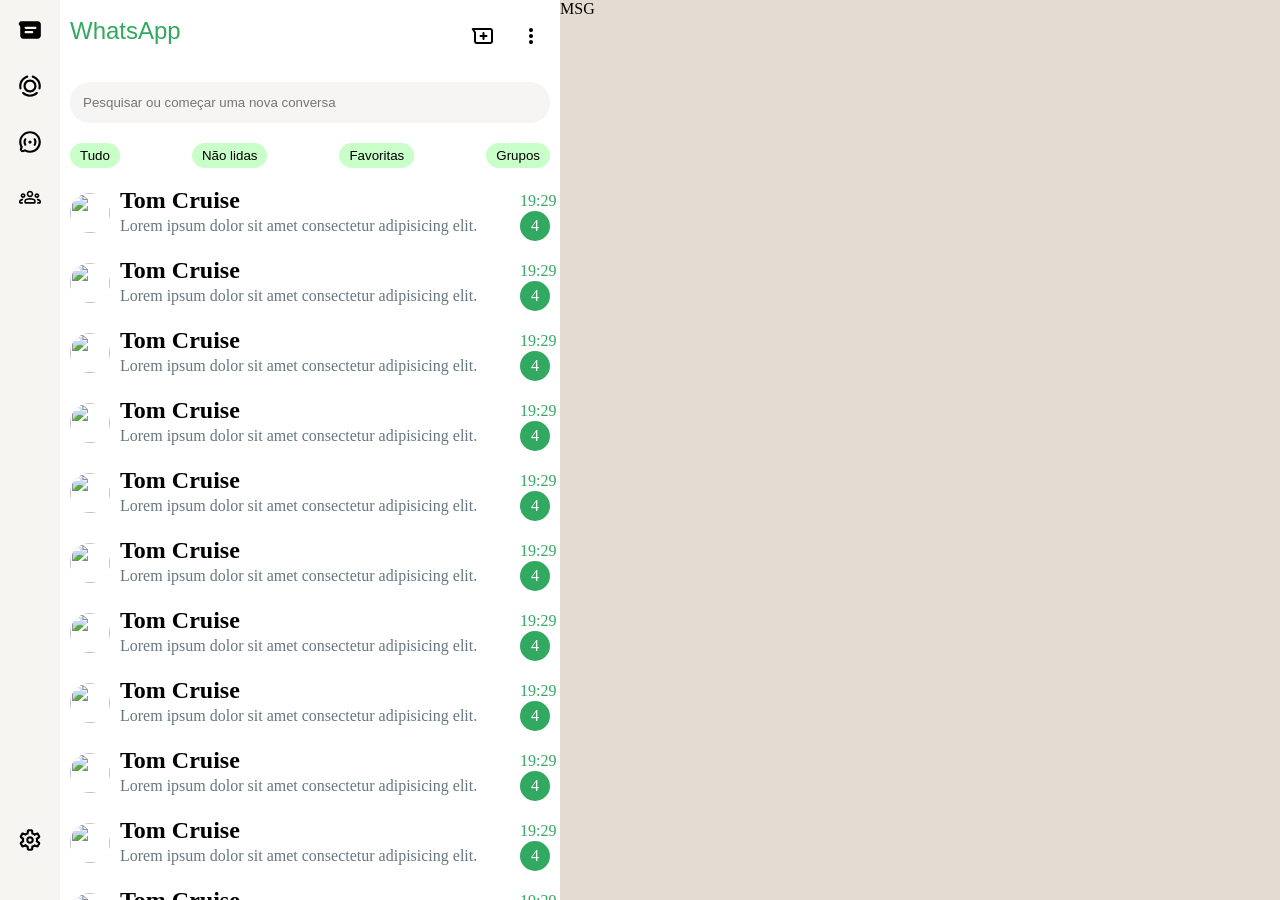
==== index.html @ ddd7b32f "criação dos cards e barra de scroll" ====
<!doctype html>
<html lang="pt-br">
  <head>
    <meta charset="UTF-8" />
    <meta name="viewport" content="width=device-width, initial-scale=1.0" />
    <link rel="stylesheet" href="./assets/style.css" />
    <title>WhatsApp Web</title>
  </head>
  <body>
    <nav>
      <div class="container-nav">
        <img src="./assets/icons/messages.svg" alt="" />
        <img src="./assets/icons/status.svg" alt="" />
        <img src="./assets/icons/newsletter.svg" alt="" />
        <img src="./assets/icons/community.svg" alt="" />
      </div>
      <div class="container-nav">
        <img src="./assets/icons/settings.svg" alt="" />
        <img src="https://i.pravatar.cc/150?img=55" alt="" />
      </div>
    </nav>
    <section>
      <div class="Menu">
        <div class="nome">
          <p>WhatsApp</p>
          <div class="icon">
            <img src="./assets/icons/new-chat.svg" alt="" />
            <img src="./assets/icons/more-settings.svg" alt="" />
          </div>
        </div>
        <form action="">
        <input for="" placeholder="Pesquisar ou começar uma nova conversa"></input>
        </form>
        <div class="btn-container">
            <button>Tudo</button>
            <button>Não lidas</button>
            <button>Favoritas</button>
            <button>Grupos</button>
        </div>
        </div>
    <div class="todoscontatos">
      <div class="Contatos">
        <img src="https://i.pravatar.cc/150?img=52" alt="">
        <h2>Tom Cruise</h2>
        <p>Lorem ipsum dolor sit amet consectetur adipisicing elit.</p>
        <div class="hour">19:29</div>
        <div class="msg">4</div>
      </div>
     <div class="Contatos">
        <img src="https://i.pravatar.cc/150?img=52" alt="">
        <h2>Tom Cruise</h2>
        <p>Lorem ipsum dolor sit amet consectetur adipisicing elit.</p>
        <div class="hour">19:29</div>
        <div class="msg">4</div>
      </div>
      <div class="Contatos">
        <img src="https://i.pravatar.cc/150?img=52" alt="">
        <h2>Tom Cruise</h2>
        <p>Lorem ipsum dolor sit amet consectetur adipisicing elit.</p>
        <div class="hour">19:29</div>
        <div class="msg">4</div>
      </div>
      <div class="Contatos">
        <img src="https://i.pravatar.cc/150?img=52" alt="">
        <h2>Tom Cruise</h2>
        <p>Lorem ipsum dolor sit amet consectetur adipisicing elit.</p>
        <div class="hour">19:29</div>
        <div class="msg">4</div>
      </div>
      <div class="Contatos">
        <img src="https://i.pravatar.cc/150?img=52" alt="">
        <h2>Tom Cruise</h2>
        <p>Lorem ipsum dolor sit amet consectetur adipisicing elit.</p>
        <div class="hour">19:29</div>
        <div class="msg">4</div>
      </div>
      <div class="Contatos">
        <img src="https://i.pravatar.cc/150?img=52" alt="">
        <h2>Tom Cruise</h2>
        <p>Lorem ipsum dolor sit amet consectetur adipisicing elit.</p>
        <div class="hour">19:29</div>
        <div class="msg">4</div>
      </div>
      <div class="Contatos">
        <img src="https://i.pravatar.cc/150?img=52" alt="">
        <h2>Tom Cruise</h2>
        <p>Lorem ipsum dolor sit amet consectetur adipisicing elit.</p>
        <div class="hour">19:29</div>
        <div class="msg">4</div>
      </div>
      <div class="Contatos">
        <img src="https://i.pravatar.cc/150?img=52" alt="">
        <h2>Tom Cruise</h2>
        <p>Lorem ipsum dolor sit amet consectetur adipisicing elit.</p>
        <div class="hour">19:29</div>
        <div class="msg">4</div>
      </div>
      <div class="Contatos">
        <img src="https://i.pravatar.cc/150?img=52" alt="">
        <h2>Tom Cruise</h2>
        <p>Lorem ipsum dolor sit amet consectetur adipisicing elit.</p>
        <div class="hour">19:29</div>
        <div class="msg">4</div>
      </div>
      <div class="Contatos">
        <img src="https://i.pravatar.cc/150?img=52" alt="">
        <h2>Tom Cruise</h2>
        <p>Lorem ipsum dolor sit amet consectetur adipisicing elit.</p>
        <div class="hour">19:29</div>
        <div class="msg">4</div>
      </div>
      <div class="Contatos">
        <img src="https://i.pravatar.cc/150?img=52" alt="">
        <h2>Tom Cruise</h2>
        <p>Lorem ipsum dolor sit amet consectetur adipisicing elit.</p>
        <div class="hour">19:29</div>
        <div class="msg">4</div>
      </div>
      <div class="Contatos">
        <img src="https://i.pravatar.cc/150?img=52" alt="">
        <h2>Tom Cruise</h2>
        <p>Lorem ipsum dolor sit amet consectetur adipisicing elit.</p>
        <div class="hour">19:29</div>
        <div class="msg">4</div>
      </div>
      <div class="Contatos">
        <img src="https://i.pravatar.cc/150?img=52" alt="">
        <h2>Tom Cruise</h2>
        <p>Lorem ipsum dolor sit amet consectetur adipisicing elit.</p>
        <div class="hour">19:29</div>
        <div class="msg">4</div>
      </div>
      <div class="Contatos">
        <img src="https://i.pravatar.cc/150?img=52" alt="">
        <h2>Tom Cruise</h2>
        <p>Lorem ipsum dolor sit amet consectetur adipisicing elit.</p>
        <div class="hour">19:29</div>
        <div class="msg">4</div>
      </div>
      <div class="Contatos">
        <img src="https://i.pravatar.cc/150?img=52" alt="">
        <h2>Tom Cruise</h2>
        <p>Lorem ipsum dolor sit amet consectetur adipisicing elit.</p>
        <div class="hour">19:29</div>
        <div class="msg">4</div>
      </div>
      <div class="Contatos">
        <img src="https://i.pravatar.cc/150?img=52" alt="">
        <h2>Tom Cruise</h2>
        <p>Lorem ipsum dolor sit amet consectetur adipisicing elit.</p>
        <div class="hour">19:29</div>
        <div class="msg">4</div>
      </div>
      <div class="Contatos">
        <img src="https://i.pravatar.cc/150?img=52" alt="">
        <h2>Tom Cruise</h2>
        <p>Lorem ipsum dolor sit amet consectetur adipisicing elit.</p>
        <div class="hour">19:29</div>
        <div class="msg">4</div>
      </div>
      <div class="Contatos">
        <img src="https://i.pravatar.cc/150?img=52" alt="">
        <h2>Tom Cruise</h2>
        <p>Lorem ipsum dolor sit amet consectetur adipisicing elit.</p>
        <div class="hour">19:29</div>
        <div class="msg">4</div>
      </div>
      <div class="Contatos">
        <img src="https://i.pravatar.cc/150?img=52" alt="">
        <h2>Tom Cruise</h2>
        <p>Lorem ipsum dolor sit amet consectetur adipisicing elit.</p>
        <div class="hour">19:29</div>
        <div class="msg">4</div>
      </div>
    </div>
    </section>
    <main><p>MSG</p></main>
  </body>
</html>
---- assets/style.css ----
* {
    box-sizing: border-box;
    padding: 0;
    margin: 0;
    text-decoration: none;
}

img {
    display: block;
    max-width: 100%;
}

body {
    height: 100dvh;
    display: grid;
    grid-template-areas:
        "nav section main";
    grid-template-columns: 60px 500px 2fr;
}

nav {
    position: fixed;
    top: 0;
    left: 0;
    height: 100dvh;
    background-color: #F7F5F2;
    display: flex;
    flex-direction: column;
    justify-content: space-between;
    padding: 10px
}

.container-nav {
    display: flex;
    flex-direction: column;
    justify-content: space-between;
    align-items: center;
    gap: 16px;
}

.container-nav>img {
    border-radius: 100%;
    padding: 7px;
    width: 40px;
    transition: 300ms;
}

.container-nav>img:hover {
    background-color: #32A961;
}

section {
    background-color: #FFFFFF;
    grid-area: section;
    height: 100dvh;
    display: flex;
    flex-direction: column;
    overflow: hidden;
}

.Menu {
    background-color: #FFFFFF;
}

.todoscontatos {
    flex: 1;
    overflow-y: auto;
}

main {
    background-color: #E4DCD3;
    grid-area: main;
}

.nome,
.icon {
    display: flex;
}

.nome {
    justify-content: space-between;
    padding: 17px 10px;
}

.nome>p {
    color: #32A961;
    font-size: x-large;
    font-family: Verdana, Geneva, Tahoma, sans-serif;
}

.icon {
    gap: 10px;
}

.icon>img {
    padding: 7px;
    transition: 300ms;
}

.icon>img:hover {
    border-radius: 100%;
    padding: 7px;
    background-color: #32A961;
}

form {
    padding: 10px;
}

input {
    width: 100%;
    padding: 12px;
    border-radius: 20px;
    border: 1px solid transparent;
    background-color: #F6F5F4;
    outline: none;
}

input:focus {
    border: 1px solid #32A961;
}

.btn-container {
    display: flex;
    justify-content: space-between;
    padding: 10px;
}

/* .btn-container:nth-child */

.btn-container>button {
    border-radius: 20px;
    background-color: rgb(201, 255, 201);
    border: none;
    padding: 5px 10px;
}

.Contatos {
    display: grid;
    grid-template-columns: 50px 1fr 30px;
    grid-template-rows: 25px 25px;
    align-items: center;
    padding: 10px;
    cursor: pointer;
}

.Contatos:hover {
    background-color: #F6F5F4;
    border-radius: 20px;
}

.Contatos>img {
    grid-column: 1 / 2;
    grid-row: 1 / 3;
    width: 40px;
    height: 40px;
    border-radius: 100%;
}

.Contatos>h2 {
    grid-column: 2 / 3;
    grid-row: 1 / 2;
}

.Contatos>p {
    grid-column: 2 / 3;
    grid-row: 2 / 3;
    color: #667781;
    align-items: center;
}

.hour {
    grid-column: 3;
    grid-row: 1;
    justify-content: center;
    align-items: center;
    color: #32A961;
}

.msg {
    grid-column: 3 / 4;
    grid-row: 2 / -1;
    background-color: #32A961;
    border-radius: 100%;
    width: 30px;
    height: 30px;
    color: #FFFFFF;
    display: flex;
    justify-content: center;
    align-items: center;
}
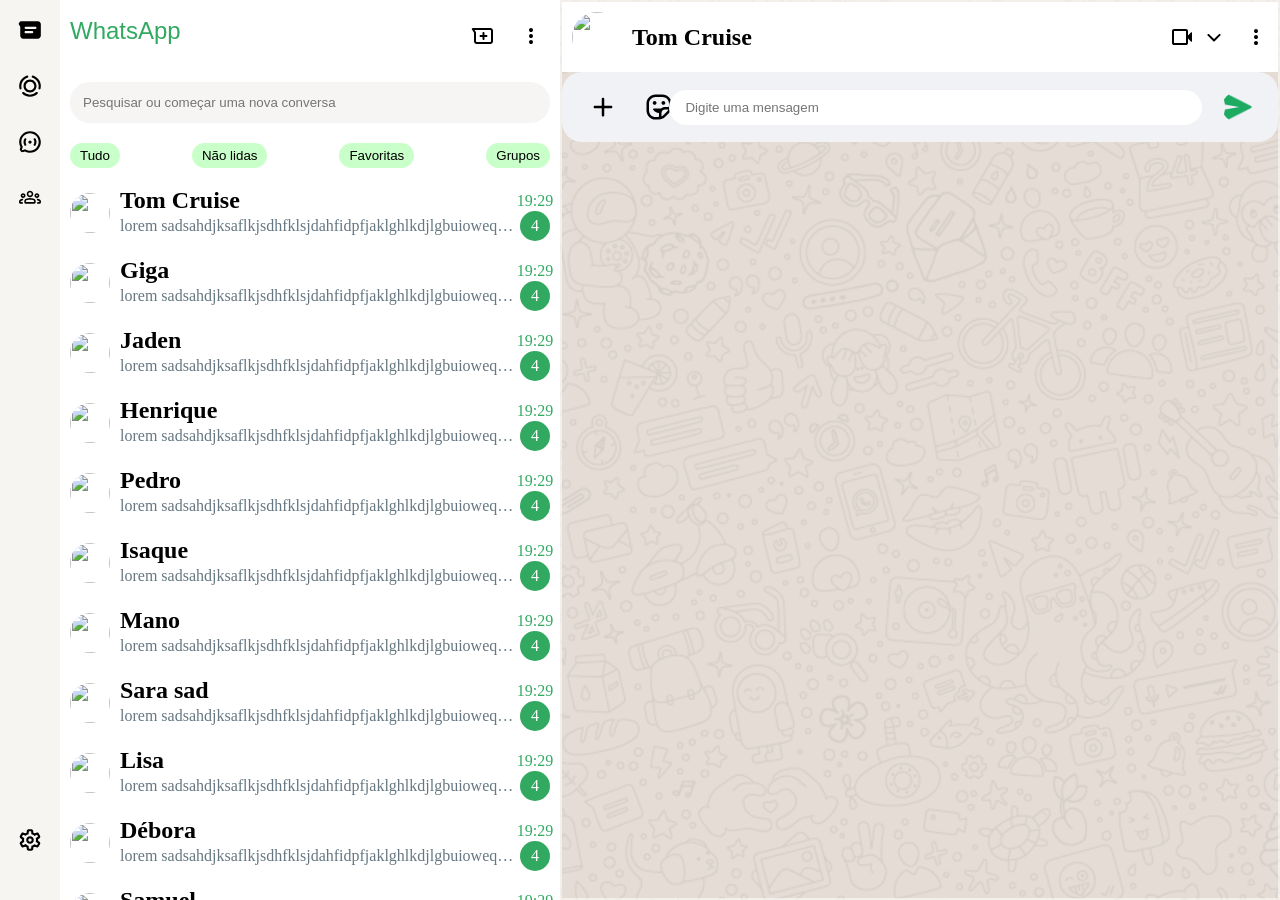
==== commit 449f9096: "criação da barra de mensagem" ====
--- a/index.html
+++ b/index.html
@@ -42,138 +42,162 @@
       <div class="Contatos">
         <img src="https://i.pravatar.cc/150?img=52" alt="">
         <h2>Tom Cruise</h2>
-        <p>Lorem ipsum dolor sit amet consectetur adipisicing elit.</p>
+        <p>lorem sadsahdjksaflkjsdhfklsjdahfidpfjaklghlkdjlgbuioweqhgbljkegtoiqw bf,mjkytrouiqebglkjqt.</p>
         <div class="hour">19:29</div>
         <div class="msg">4</div>
       </div>
      <div class="Contatos">
-        <img src="https://i.pravatar.cc/150?img=52" alt="">
-        <h2>Tom Cruise</h2>
-        <p>Lorem ipsum dolor sit amet consectetur adipisicing elit.</p>
-        <div class="hour">19:29</div>
-        <div class="msg">4</div>
-      </div>
-      <div class="Contatos">
-        <img src="https://i.pravatar.cc/150?img=52" alt="">
-        <h2>Tom Cruise</h2>
-        <p>Lorem ipsum dolor sit amet consectetur adipisicing elit.</p>
-        <div class="hour">19:29</div>
-        <div class="msg">4</div>
-      </div>
-      <div class="Contatos">
-        <img src="https://i.pravatar.cc/150?img=52" alt="">
-        <h2>Tom Cruise</h2>
-        <p>Lorem ipsum dolor sit amet consectetur adipisicing elit.</p>
-        <div class="hour">19:29</div>
-        <div class="msg">4</div>
-      </div>
-      <div class="Contatos">
-        <img src="https://i.pravatar.cc/150?img=52" alt="">
-        <h2>Tom Cruise</h2>
-        <p>Lorem ipsum dolor sit amet consectetur adipisicing elit.</p>
-        <div class="hour">19:29</div>
-        <div class="msg">4</div>
-      </div>
-      <div class="Contatos">
-        <img src="https://i.pravatar.cc/150?img=52" alt="">
-        <h2>Tom Cruise</h2>
-        <p>Lorem ipsum dolor sit amet consectetur adipisicing elit.</p>
-        <div class="hour">19:29</div>
-        <div class="msg">4</div>
-      </div>
-      <div class="Contatos">
-        <img src="https://i.pravatar.cc/150?img=52" alt="">
-        <h2>Tom Cruise</h2>
-        <p>Lorem ipsum dolor sit amet consectetur adipisicing elit.</p>
-        <div class="hour">19:29</div>
-        <div class="msg">4</div>
-      </div>
-      <div class="Contatos">
-        <img src="https://i.pravatar.cc/150?img=52" alt="">
-        <h2>Tom Cruise</h2>
-        <p>Lorem ipsum dolor sit amet consectetur adipisicing elit.</p>
-        <div class="hour">19:29</div>
-        <div class="msg">4</div>
-      </div>
-      <div class="Contatos">
-        <img src="https://i.pravatar.cc/150?img=52" alt="">
-        <h2>Tom Cruise</h2>
-        <p>Lorem ipsum dolor sit amet consectetur adipisicing elit.</p>
-        <div class="hour">19:29</div>
-        <div class="msg">4</div>
-      </div>
-      <div class="Contatos">
-        <img src="https://i.pravatar.cc/150?img=52" alt="">
-        <h2>Tom Cruise</h2>
-        <p>Lorem ipsum dolor sit amet consectetur adipisicing elit.</p>
-        <div class="hour">19:29</div>
-        <div class="msg">4</div>
-      </div>
-      <div class="Contatos">
-        <img src="https://i.pravatar.cc/150?img=52" alt="">
-        <h2>Tom Cruise</h2>
-        <p>Lorem ipsum dolor sit amet consectetur adipisicing elit.</p>
-        <div class="hour">19:29</div>
-        <div class="msg">4</div>
-      </div>
-      <div class="Contatos">
-        <img src="https://i.pravatar.cc/150?img=52" alt="">
-        <h2>Tom Cruise</h2>
-        <p>Lorem ipsum dolor sit amet consectetur adipisicing elit.</p>
-        <div class="hour">19:29</div>
-        <div class="msg">4</div>
-      </div>
-      <div class="Contatos">
-        <img src="https://i.pravatar.cc/150?img=52" alt="">
-        <h2>Tom Cruise</h2>
-        <p>Lorem ipsum dolor sit amet consectetur adipisicing elit.</p>
-        <div class="hour">19:29</div>
-        <div class="msg">4</div>
-      </div>
-      <div class="Contatos">
-        <img src="https://i.pravatar.cc/150?img=52" alt="">
-        <h2>Tom Cruise</h2>
-        <p>Lorem ipsum dolor sit amet consectetur adipisicing elit.</p>
-        <div class="hour">19:29</div>
-        <div class="msg">4</div>
-      </div>
-      <div class="Contatos">
-        <img src="https://i.pravatar.cc/150?img=52" alt="">
-        <h2>Tom Cruise</h2>
-        <p>Lorem ipsum dolor sit amet consectetur adipisicing elit.</p>
-        <div class="hour">19:29</div>
-        <div class="msg">4</div>
-      </div>
-      <div class="Contatos">
-        <img src="https://i.pravatar.cc/150?img=52" alt="">
-        <h2>Tom Cruise</h2>
-        <p>Lorem ipsum dolor sit amet consectetur adipisicing elit.</p>
-        <div class="hour">19:29</div>
-        <div class="msg">4</div>
-      </div>
-      <div class="Contatos">
-        <img src="https://i.pravatar.cc/150?img=52" alt="">
-        <h2>Tom Cruise</h2>
-        <p>Lorem ipsum dolor sit amet consectetur adipisicing elit.</p>
-        <div class="hour">19:29</div>
-        <div class="msg">4</div>
-      </div>
-      <div class="Contatos">
-        <img src="https://i.pravatar.cc/150?img=52" alt="">
-        <h2>Tom Cruise</h2>
-        <p>Lorem ipsum dolor sit amet consectetur adipisicing elit.</p>
-        <div class="hour">19:29</div>
-        <div class="msg">4</div>
-      </div>
-      <div class="Contatos">
-        <img src="https://i.pravatar.cc/150?img=52" alt="">
-        <h2>Tom Cruise</h2>
-        <p>Lorem ipsum dolor sit amet consectetur adipisicing elit.</p>
+        <img src="https://i.pravatar.cc/150?img=68" alt="">
+        <h2>Giga</h2>
+        <p>lorem sadsahdjksaflkjsdhfklsjdahfidpfjaklghlkdjlgbuioweqhgbljkegtoiqw bf,mjkytrouiqebglkjqt.</p>
+        <div class="hour">19:29</div>
+        <div class="msg">4</div>
+      </div>
+      <div class="Contatos">
+        <img src="https://i.pravatar.cc/150?img=59" alt="">
+        <h2>Jaden</h2>
+        <p>lorem sadsahdjksaflkjsdhfklsjdahfidpfjaklghlkdjlgbuioweqhgbljkegtoiqw bf,mjkytrouiqebglkjqt.</p>
+        <div class="hour">19:29</div>
+        <div class="msg">4</div>
+      </div>
+      <div class="Contatos">
+        <img src="https://i.pravatar.cc/150?img=61" alt="">
+        <h2>Henrique</h2>
+        <p>lorem sadsahdjksaflkjsdhfklsjdahfidpfjaklghlkdjlgbuioweqhgbljkegtoiqw bf,mjkytrouiqebglkjqt.</p>
+        <div class="hour">19:29</div>
+        <div class="msg">4</div>
+      </div>
+      <div class="Contatos">
+        <img src="https://i.pravatar.cc/150?img=56" alt="">
+        <h2>Pedro</h2>
+        <p>lorem sadsahdjksaflkjsdhfklsjdahfidpfjaklghlkdjlgbuioweqhgbljkegtoiqw bf,mjkytrouiqebglkjqt.</p>
+        <div class="hour">19:29</div>
+        <div class="msg">4</div>
+      </div>
+      <div class="Contatos">
+        <img src="https://i.pravatar.cc/150?img=57" alt="">
+        <h2>Isaque</h2>
+        <p>lorem sadsahdjksaflkjsdhfklsjdahfidpfjaklghlkdjlgbuioweqhgbljkegtoiqw bf,mjkytrouiqebglkjqt.</p>
+        <div class="hour">19:29</div>
+        <div class="msg">4</div>
+      </div>
+      <div class="Contatos">
+        <img src="https://i.pravatar.cc/150?img=53" alt="">
+        <h2>Mano</h2>
+        <p>lorem sadsahdjksaflkjsdhfklsjdahfidpfjaklghlkdjlgbuioweqhgbljkegtoiqw bf,mjkytrouiqebglkjqt.</p>
+        <div class="hour">19:29</div>
+        <div class="msg">4</div>
+      </div>
+      <div class="Contatos">
+        <img src="https://i.pravatar.cc/150?img=48" alt="">
+        <h2>Sara sad</h2>
+        <p>lorem sadsahdjksaflkjsdhfklsjdahfidpfjaklghlkdjlgbuioweqhgbljkegtoiqw bf,mjkytrouiqebglkjqt.</p>
+        <div class="hour">19:29</div>
+        <div class="msg">4</div>
+      </div>
+      <div class="Contatos">
+        <img src="https://i.pravatar.cc/150?img=41" alt="">
+        <h2>Lisa</h2>
+        <p>lorem sadsahdjksaflkjsdhfklsjdahfidpfjaklghlkdjlgbuioweqhgbljkegtoiqw bf,mjkytrouiqebglkjqt.</p>
+        <div class="hour">19:29</div>
+        <div class="msg">4</div>
+      </div>
+      <div class="Contatos">
+        <img src="https://i.pravatar.cc/150?img=24" alt="">
+        <h2>Débora</h2>
+        <p>lorem sadsahdjksaflkjsdhfklsjdahfidpfjaklghlkdjlgbuioweqhgbljkegtoiqw bf,mjkytrouiqebglkjqt.</p>
+        <div class="hour">19:29</div>
+        <div class="msg">4</div>
+      </div>
+      <div class="Contatos">
+        <img src="https://i.pravatar.cc/150?img=13" alt="">
+        <h2>Samuel</h2>
+        <p>lorem sadsahdjksaflkjsdhfklsjdahfidpfjaklghlkdjlgbuioweqhgbljkegtoiqw bf,mjkytrouiqebglkjqt.</p>
+        <div class="hour">19:29</div>
+        <div class="msg">4</div>
+      </div>
+      <div class="Contatos">
+        <img src="https://i.pravatar.cc/150?img=5" alt="">
+        <h2>Mavis</h2>
+        <p>lorem sadsahdjksaflkjsdhfklsjdahfidpfjaklghlkdjlgbuioweqhgbljkegtoiqw bf,mjkytrouiqebglkjqt.</p>
+        <div class="hour">19:29</div>
+        <div class="msg">4</div>
+      </div>
+      <div class="Contatos">
+        <img src="https://i.pravatar.cc/150?img=3" alt="">
+        <h2>Kauê</h2>
+        <p>lorem sadsahdjksaflkjsdhfklsjdahfidpfjaklghlkdjlgbuioweqhgbljkegtoiqw bf,mjkytrouiqebglkjqt.</p>
+        <div class="hour">19:29</div>
+        <div class="msg">4</div>
+      </div>
+      <div class="Contatos">
+        <img src="https://i.pravatar.cc/150?img=7" alt="">
+        <h2>Neguin</h2>
+        <p>lorem sadsahdjksaflkjsdhfklsjdahfidpfjaklghlkdjlgbuioweqhgbljkegtoiqw bf,mjkytrouiqebglkjqt.</p>
+        <div class="hour">19:29</div>
+        <div class="msg">4</div>
+      </div>
+      <div class="Contatos">
+        <img src="https://i.pravatar.cc/150?img=14" alt="">
+        <h2>Gustavo</h2>
+        <p>lorem sadsahdjksaflkjsdhfklsjdahfidpfjaklghlkdjlgbuioweqhgbljkegtoiqw bf,mjkytrouiqebglkjqt.</p>
+        <div class="hour">19:29</div>
+        <div class="msg">4</div>
+      </div>
+      <div class="Contatos">
+        <img src="https://i.pravatar.cc/150?img=20" alt="">
+        <h2>Isa</h2>
+        <p>lorem sadsahdjksaflkjsdhfklsjdahfidpfjaklghlkdjlgbuioweqhgbljkegtoiqw bf,mjkytrouiqebglkjqt.</p>
+        <div class="hour">19:29</div>
+        <div class="msg">4</div>
+      </div>
+      <div class="Contatos">
+        <img src="https://i.pravatar.cc/150?img=12" alt="">
+        <h2>Lucas</h2>
+        <p>lorem sadsahdjksaflkjsdhfklsjdahfidpfjaklghlkdjlgbuioweqhgbljkegtoiqw bf,mjkytrouiqebglkjqt.</p>
+        <div class="hour">19:29</div>
+        <div class="msg">4</div>
+      </div>
+      <div class="Contatos">
+        <img src="https://i.pravatar.cc/150?img=31" alt="">
+        <h2>Vitória</h2>
+        <p>lorem sadsahdjksaflkjsdhfklsjdahfidpfjaklghlkdjlgbuioweqhgbljkegtoiqw bf,mjkytrouiqebglkjqt.</p>
+        <div class="hour">19:29</div>
+        <div class="msg">4</div>
+      </div>
+      <div class="Contatos">
+        <img src="https://i.pravatar.cc/150?img=38" alt="">
+        <h2>Alikate</h2>
+        <p>lorem sadsahdjksaflkjsdhfklsjdahfidpfjaklghlkdjlgbuioweqhgbljkegtoiqw bf,mjkytrouiqebglkjqt.</p>
         <div class="hour">19:29</div>
         <div class="msg">4</div>
       </div>
     </div>
     </section>
-    <main><p>MSG</p></main>
+    <main>
+      <div class="conversa">
+        <div class="cabeçalho">
+          <div class="perfil">
+          <img src="https://i.pravatar.cc/150?img=52" alt="">
+          <h2>Tom Cruise</h2>
+          </div>
+          <div class="opções">
+          <div> 
+          <img src="./assets/icons/video-cam.svg" alt="">
+          <img src="./assets/icons/down-menu.svg" alt="">
+          </div>  
+          <img src="./assets/icons/more-settings.svg" alt="">
+          </div>
+        </div>
+      </div>
+          <div class="msg-container">
+            <div>
+            <img src="./assets/icons/plus.svg" alt="">
+            <img src="./assets/icons/expressions.svg" alt="">
+            </div>
+            <input type="text" placeholder="Digite uma mensagem">
+            <img src="./assets/icons/send-message.png" alt="">
+          </div> 
+    </main>
   </body>
 </html>
--- a/assets/style.css
+++ b/assets/style.css
@@ -68,8 +68,9 @@
 }
 
 main {
-    background-color: #E4DCD3;
+    background-image: url(./imgs/whatsapp_bg.png);
     grid-area: main;
+    border: 2px solid rgba(255, 255, 255, 0.541);
 }
 
 .nome,
@@ -167,11 +168,15 @@
     grid-row: 2 / 3;
     color: #667781;
     align-items: center;
+    white-space: nowrap;
+    overflow: hidden;
+    text-overflow: ellipsis;
 }
 
 .hour {
     grid-column: 3;
     grid-row: 1;
+    display: flex;
     justify-content: center;
     align-items: center;
     color: #32A961;
@@ -188,4 +193,81 @@
     display: flex;
     justify-content: center;
     align-items: center;
+}
+
+.conversa {
+    display: grid;
+    grid-template-columns: 1;
+    grid-template-rows: 1;
+}
+
+.cabeçalho {
+    background-color: #FFFFFF;
+    display: flex;
+    justify-content: space-between;
+    align-items: center;
+}
+
+.perfil {
+    display: flex;
+    justify-content: center;
+    align-items: center;
+}
+
+.perfil>img {
+    width: 70px;
+    height: 70px;
+    border-radius: 100%;
+    padding: 10px;
+}
+
+.opções {
+    display: flex;
+    justify-content: center;
+    align-items: center;
+    padding: 10px;
+    gap: 20px;
+}
+
+.opções>div {
+    display: flex;
+    justify-content: center;
+    align-items: center;
+    gap: 10px;
+}
+
+.msg-container {
+    display: flex;
+    align-items: center;
+    gap: 10px;
+    padding: 10px 16px;
+    background-color: #F0F2F5;
+    border-radius: 20px;
+}
+
+.msg-container>div {
+    display: flex;
+    align-items: center;
+    gap: 6px;
+}
+
+.msg-container img {
+    width: 50px;
+    height: 50px;
+    padding: 10px;
+    cursor: pointer;
+    border-radius: 100%;
+    transition: 300ms;
+}
+
+.msg-container img:hover {
+    background-color: #E4E4E4;
+}
+
+.msg-container input {
+    border-radius: 20px;
+    padding: 10px 16px;
+    border: none;
+    background-color: #FFFFFF;
+    outline: none;
 }
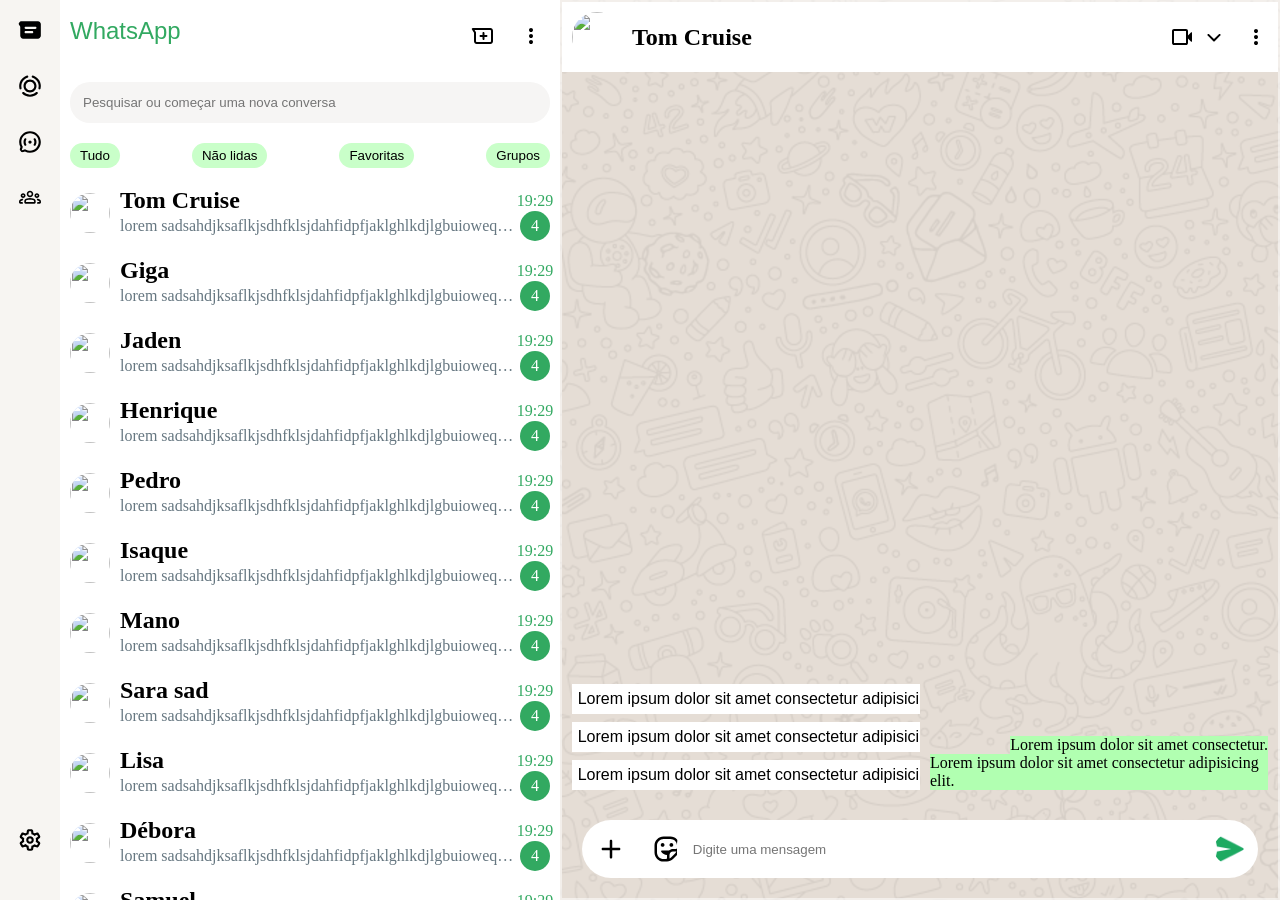
==== commit f5922cae: "criação das mensagens e estilização" ====
--- a/index.html
+++ b/index.html
@@ -190,6 +190,17 @@
           </div>
         </div>
       </div>
+      <div class="msg-recebidas">
+        <div class="mensagens">
+          <p>Lorem ipsum dolor sit amet consectetur adipisicing elit.</p>
+          <p>Lorem ipsum dolor sit amet consectetur adipisicing elit.</p>
+          <p>Lorem ipsum dolor sit amet consectetur adipisicing elit.</p>
+        </div>
+      </div>
+      <div class="msg-enviadas">
+        <p>Lorem ipsum dolor sit amet consectetur.</p>
+        <p>Lorem ipsum dolor sit amet consectetur adipisicing elit.</p>
+      </div>
           <div class="msg-container">
             <div>
             <img src="./assets/icons/plus.svg" alt="">
--- a/assets/style.css
+++ b/assets/style.css
@@ -70,8 +70,18 @@
 main {
     background-image: url(./imgs/whatsapp_bg.png);
     grid-area: main;
+    height: 100dvh;
     border: 2px solid rgba(255, 255, 255, 0.541);
-}
+    display: grid;
+    grid-template-rows: auto 1fr auto;
+    grid-template-columns: 1fr 1fr;
+}
+
+.conversa {
+    grid-row: 1;
+    grid-column: 1/-1;
+}
+
 
 .nome,
 .icon {
@@ -195,12 +205,6 @@
     align-items: center;
 }
 
-.conversa {
-    display: grid;
-    grid-template-columns: 1;
-    grid-template-rows: 1;
-}
-
 .cabeçalho {
     background-color: #FFFFFF;
     display: flex;
@@ -236,13 +240,54 @@
     gap: 10px;
 }
 
+.mensagens {
+    display: grid;
+    gap: 8px;
+}
+
+.msg-recebidas {
+    grid-row: 2;
+    grid-column: 1;
+    display: grid;
+    align-content: end;
+    overflow-y: auto;
+    padding: 10px;
+}
+
+
+.msg-enviadas {
+    grid-row: 2;
+    grid-column: 2;
+    display: grid;
+    align-content: end;
+    justify-items: end;
+    overflow-y: auto;
+    padding: 10px;
+}
+
+.msg-enviadas>p {
+    background-color: rgb(177, 255, 177);
+}
+
+.mensagens>p {
+    background-color: white;
+    font-family: Verdana, Geneva, Tahoma, sans-serif;
+    width: 400px;
+    height: 30px;
+    display: flex;
+    justify-content: center;
+    align-items: center;
+}
+
 .msg-container {
-    display: flex;
-    align-items: center;
+    grid-row: 3;
+    grid-column: 1 / -1;
+    display: flex;
     gap: 10px;
-    padding: 10px 16px;
-    background-color: #F0F2F5;
-    border-radius: 20px;
+    padding: 4px;
+    background-color: #ffffff;
+    border-radius: 30px;
+    margin: 20px;
 }
 
 .msg-container>div {
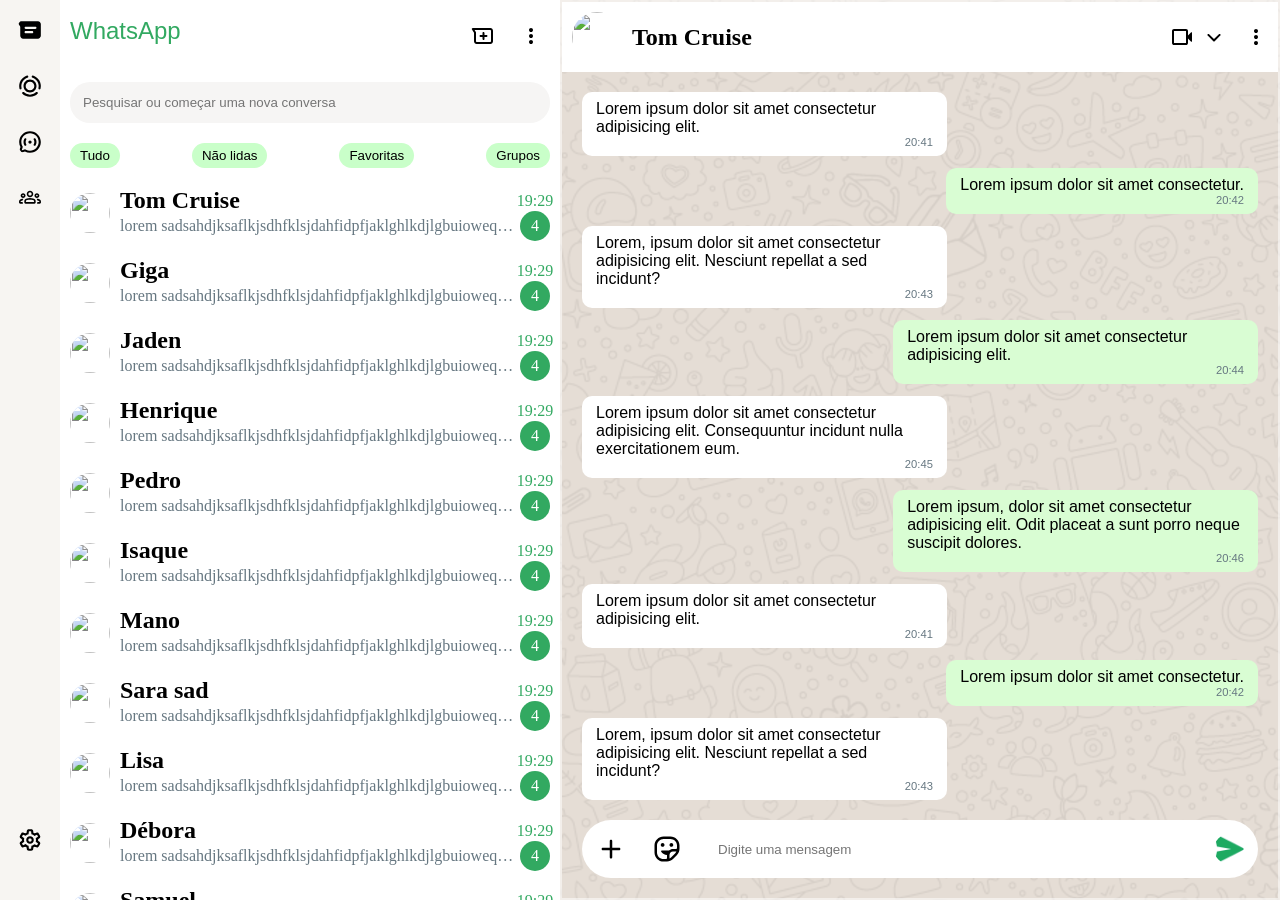
==== commit 3860daed: "FINALIZADO!!!!!!!!" ====
--- a/index.html
+++ b/index.html
@@ -190,17 +190,44 @@
           </div>
         </div>
       </div>
-      <div class="msg-recebidas">
-        <div class="mensagens">
-          <p>Lorem ipsum dolor sit amet consectetur adipisicing elit.</p>
-          <p>Lorem ipsum dolor sit amet consectetur adipisicing elit.</p>
-          <p>Lorem ipsum dolor sit amet consectetur adipisicing elit.</p>
-        </div>
-      </div>
-      <div class="msg-enviadas">
-        <p>Lorem ipsum dolor sit amet consectetur.</p>
-        <p>Lorem ipsum dolor sit amet consectetur adipisicing elit.</p>
-      </div>
+      <div class="mensagens">
+            <p class="recebida">Lorem ipsum dolor sit amet consectetur adipisicing elit. <span class="hora">20:41</span></p>
+            <p class="enviada">Lorem ipsum dolor sit amet consectetur. <span class="hora">20:42</span></p>
+            <p class="recebida">Lorem, ipsum dolor sit amet consectetur adipisicing elit. Nesciunt repellat a sed incidunt? <span class="hora">20:43</span></p>
+            <p class="enviada">Lorem ipsum dolor sit amet consectetur adipisicing elit. <span class="hora">20:44</span></p>
+            <p class="recebida">Lorem ipsum dolor sit amet consectetur adipisicing elit. Consequuntur incidunt nulla exercitationem eum. <span class="hora">20:45</span></p>
+            <p class="enviada">Lorem ipsum, dolor sit amet consectetur adipisicing elit. Odit placeat a sunt porro neque suscipit dolores. <span class="hora">20:46</span></p>
+            <p class="recebida">Lorem ipsum dolor sit amet consectetur adipisicing elit. <span class="hora">20:41</span></p>
+            <p class="enviada">Lorem ipsum dolor sit amet consectetur. <span class="hora">20:42</span></p>
+            <p class="recebida">Lorem, ipsum dolor sit amet consectetur adipisicing elit. Nesciunt repellat a sed incidunt? <span class="hora">20:43</span></p>
+            <p class="enviada">Lorem ipsum dolor sit amet consectetur adipisicing elit. <span class="hora">20:44</span></p>
+            <p class="recebida">Lorem ipsum dolor sit amet consectetur adipisicing elit. Consequuntur incidunt nulla exercitationem eum. <span class="hora">20:45</span></p>
+            <p class="enviada">Lorem ipsum, dolor sit amet consectetur adipisicing elit. Odit placeat a sunt porro neque suscipit dolores. <span class="hora">20:46</span></p>
+            <p class="recebida">Lorem ipsum dolor sit amet consectetur adipisicing elit. <span class="hora">20:41</span></p>
+            <p class="enviada">Lorem ipsum dolor sit amet consectetur. <span class="hora">20:42</span></p>
+            <p class="recebida">Lorem, ipsum dolor sit amet consectetur adipisicing elit. Nesciunt repellat a sed incidunt? <span class="hora">20:43</span></p>
+            <p class="enviada">Lorem ipsum dolor sit amet consectetur adipisicing elit. <span class="hora">20:44</span></p>
+            <p class="recebida">Lorem ipsum dolor sit amet consectetur adipisicing elit. Consequuntur incidunt nulla exercitationem eum. <span class="hora">20:45</span></p>
+            <p class="enviada">Lorem ipsum, dolor sit amet consectetur adipisicing elit. Odit placeat a sunt porro neque suscipit dolores. <span class="hora">20:46</span></p>
+            <p class="recebida">Lorem ipsum dolor sit amet consectetur adipisicing elit. <span class="hora">20:41</span></p>
+            <p class="enviada">Lorem ipsum dolor sit amet consectetur. <span class="hora">20:42</span></p>
+            <p class="recebida">Lorem, ipsum dolor sit amet consectetur adipisicing elit. Nesciunt repellat a sed incidunt? <span class="hora">20:43</span></p>
+            <p class="enviada">Lorem ipsum dolor sit amet consectetur adipisicing elit. <span class="hora">20:44</span></p>
+            <p class="recebida">Lorem ipsum dolor sit amet consectetur adipisicing elit. Consequuntur incidunt nulla exercitationem eum. <span class="hora">20:45</span></p>
+            <p class="enviada">Lorem ipsum, dolor sit amet consectetur adipisicing elit. Odit placeat a sunt porro neque suscipit dolores. <span class="hora">20:46</span></p>
+            <p class="recebida">Lorem ipsum dolor sit amet consectetur adipisicing elit. <span class="hora">20:41</span></p>
+            <p class="enviada">Lorem ipsum dolor sit amet consectetur. <span class="hora">20:42</span></p>
+            <p class="recebida">Lorem, ipsum dolor sit amet consectetur adipisicing elit. Nesciunt repellat a sed incidunt? <span class="hora">20:43</span></p>
+            <p class="enviada">Lorem ipsum dolor sit amet consectetur adipisicing elit. <span class="hora">20:44</span></p>
+            <p class="recebida">Lorem ipsum dolor sit amet consectetur adipisicing elit. Consequuntur incidunt nulla exercitationem eum. <span class="hora">20:45</span></p>
+            <p class="enviada">Lorem ipsum, dolor sit amet consectetur adipisicing elit. Odit placeat a sunt porro neque suscipit dolores. <span class="hora">20:46</span></p>
+            <p class="recebida">Lorem ipsum dolor sit amet consectetur adipisicing elit. <span class="hora">20:41</span></p>
+            <p class="enviada">Lorem ipsum dolor sit amet consectetur. <span class="hora">20:42</span></p>
+            <p class="recebida">Lorem, ipsum dolor sit amet consectetur adipisicing elit. Nesciunt repellat a sed incidunt? <span class="hora">20:43</span></p>
+            <p class="enviada">Lorem ipsum dolor sit amet consectetur adipisicing elit. <span class="hora">20:44</span></p>
+            <p class="recebida">Lorem ipsum dolor sit amet consectetur adipisicing elit. Consequuntur incidunt nulla exercitationem eum. <span class="hora">20:45</span></p>
+            <p class="enviada">Lorem ipsum, dolor sit amet consectetur adipisicing elit. Odit placeat a sunt porro neque suscipit dolores. <span class="hora">20:46</span></p>
+        </div>
           <div class="msg-container">
             <div>
             <img src="./assets/icons/plus.svg" alt="">
--- a/assets/style.css
+++ b/assets/style.css
@@ -17,6 +17,8 @@
         "nav section main";
     grid-template-columns: 60px 500px 2fr;
 }
+
+
 
 nav {
     position: fixed;
@@ -73,13 +75,14 @@
     height: 100dvh;
     border: 2px solid rgba(255, 255, 255, 0.541);
     display: grid;
-    grid-template-rows: auto 1fr auto;
-    grid-template-columns: 1fr 1fr;
-}
+    grid-template-columns: repeat(12, 1fr);
+    grid-template-rows: auto minmax(0, 1fr) auto;
+}
+
 
 .conversa {
     grid-row: 1;
-    grid-column: 1/-1;
+    grid-column: 1 / -1;
 }
 
 
@@ -241,53 +244,52 @@
 }
 
 .mensagens {
-    display: grid;
-    gap: 8px;
-}
-
-.msg-recebidas {
     grid-row: 2;
-    grid-column: 1;
-    display: grid;
-    align-content: end;
+    grid-column: 1 / -1;
+    display: grid;
+    grid-template-columns: repeat(12, 1fr);
+    gap: 12px;
+    padding: 20px;
+    min-height: 0;
     overflow-y: auto;
-    padding: 10px;
-}
-
-
-.msg-enviadas {
-    grid-row: 2;
-    grid-column: 2;
-    display: grid;
-    align-content: end;
-    justify-items: end;
-    overflow-y: auto;
-    padding: 10px;
-}
-
-.msg-enviadas>p {
-    background-color: rgb(177, 255, 177);
+}
+
+.recebida {
+    background-color: #FFFFFF;
+    grid-column: 1 / 11;
+}
+
+.enviada {
+    background-color: #D9FDD3;
+    grid-column: 3 / 13;
+    justify-self: end;
+}
+
+.hora {
+    display: flex;
+    justify-content: end;
+    font-size: 0.7rem;
+    color: #667781;
 }
 
 .mensagens>p {
-    background-color: white;
+    max-width: 65%;
+    padding: 8px 14px;
+    border-radius: 10px;
     font-family: Verdana, Geneva, Tahoma, sans-serif;
-    width: 400px;
-    height: 30px;
-    display: flex;
-    justify-content: center;
-    align-items: center;
 }
 
 .msg-container {
     grid-row: 3;
     grid-column: 1 / -1;
-    display: flex;
+    display: grid;
+    grid-template-columns: auto 1fr auto;
     gap: 10px;
     padding: 4px;
     background-color: #ffffff;
     border-radius: 30px;
     margin: 20px;
+    align-items: center;
 }
 
 .msg-container>div {
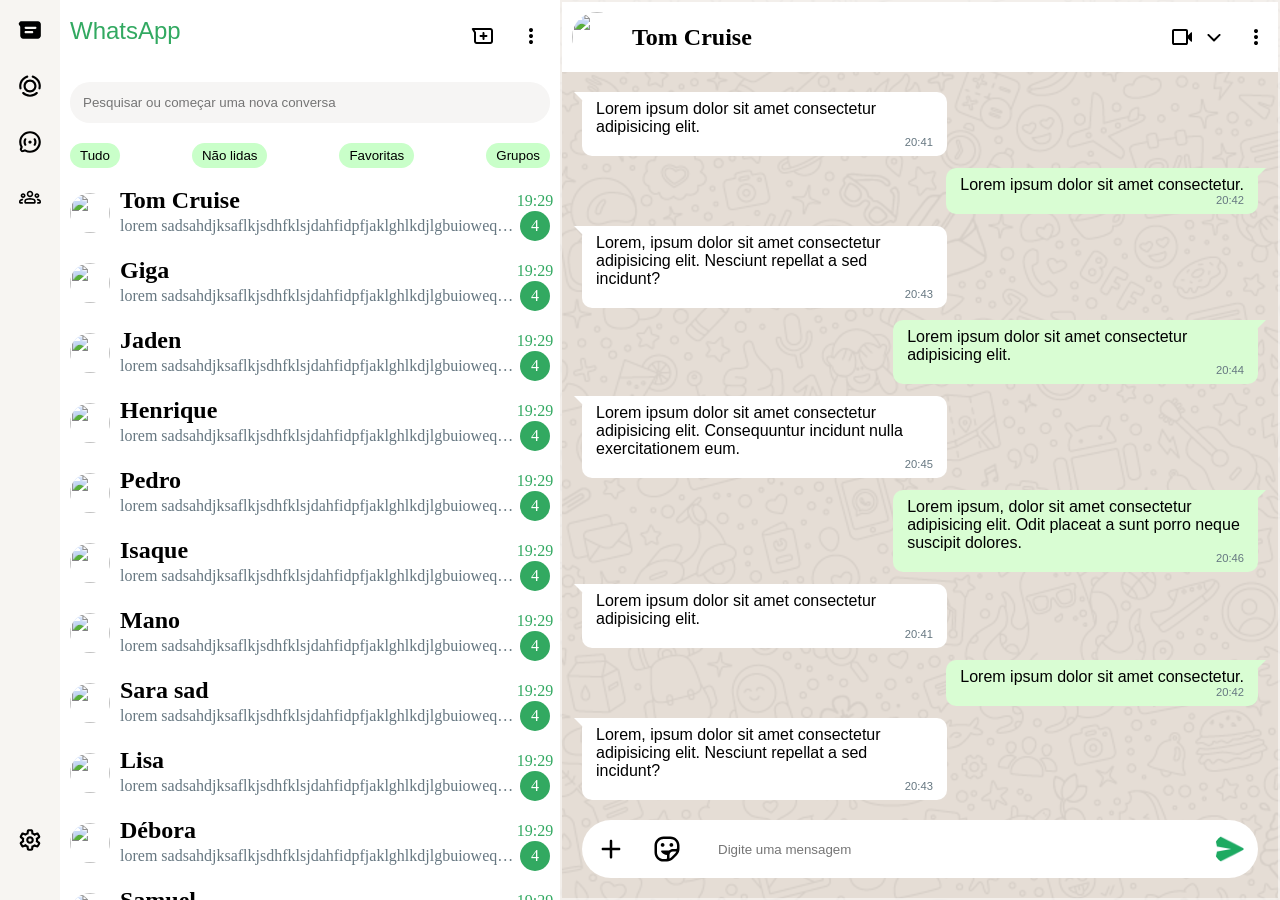
==== commit f911f9b7: "criação do template do perfll" ====
--- a/index.html
+++ b/index.html
@@ -4,6 +4,7 @@
     <meta charset="UTF-8" />
     <meta name="viewport" content="width=device-width, initial-scale=1.0" />
     <link rel="stylesheet" href="./assets/style.css" />
+    <script src="./app.js" defer></script>
     <title>WhatsApp Web</title>
   </head>
   <body>
@@ -16,10 +17,10 @@
       </div>
       <div class="container-nav">
         <img src="./assets/icons/settings.svg" alt="" />
-        <img src="https://i.pravatar.cc/150?img=55" alt="" />
+        <img src="https://i.pravatar.cc/150?img=55" id="Perfil" alt="" />
       </div>
     </nav>
-    <section>
+    <section id="container">
       <div class="Menu">
         <div class="nome">
           <p>WhatsApp</p>
--- a/assets/style.css
+++ b/assets/style.css
@@ -17,8 +17,6 @@
         "nav section main";
     grid-template-columns: 60px 500px 2fr;
 }
-
-
 
 nav {
     position: fixed;
@@ -272,6 +270,31 @@
     color: #667781;
 }
 
+.recebida,
+.enviada {
+    position: relative;
+}
+
+.recebida::before {
+    content: "";
+    position: absolute;
+    top: 0;
+    left: -8px;
+    border-top: 10px solid #FFFFFF;
+    border-left: 10px solid transparent;
+    border-right: 10px solid transparent;
+}
+
+.enviada::before {
+    content: "";
+    position: absolute;
+    top: 0;
+    right: -8px;
+    border-top: 10px solid #D9FDD3;
+    border-right: 10px solid transparent;
+    border-left: 10px solid transparent;
+}
+
 .mensagens>p {
     max-width: 65%;
     padding: 8px 14px;
@@ -317,4 +340,6 @@
     border: none;
     background-color: #FFFFFF;
     outline: none;
-}+}
+
+/* Tela de perfil */
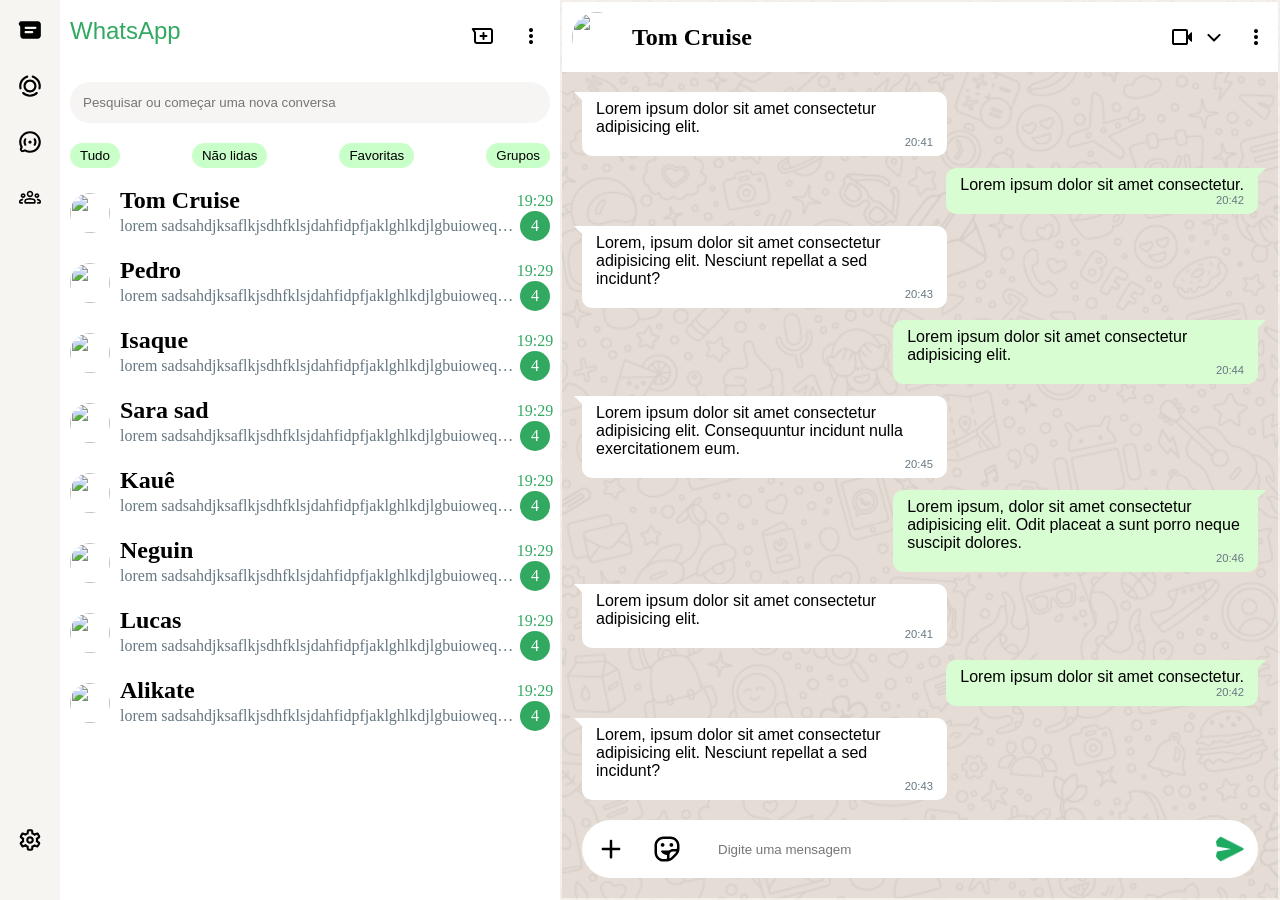
==== commit 1c5e40d8: "remoção de alguns contatos" ====
--- a/index.html
+++ b/index.html
@@ -4,7 +4,7 @@
     <meta charset="UTF-8" />
     <meta name="viewport" content="width=device-width, initial-scale=1.0" />
     <link rel="stylesheet" href="./assets/style.css" />
-    <script src="./app.js" defer></script>
+    <script src="./app.js" defer type="module"></script>
     <title>WhatsApp Web</title>
   </head>
   <body>
@@ -47,27 +47,6 @@
         <div class="hour">19:29</div>
         <div class="msg">4</div>
       </div>
-     <div class="Contatos">
-        <img src="https://i.pravatar.cc/150?img=68" alt="">
-        <h2>Giga</h2>
-        <p>lorem sadsahdjksaflkjsdhfklsjdahfidpfjaklghlkdjlgbuioweqhgbljkegtoiqw bf,mjkytrouiqebglkjqt.</p>
-        <div class="hour">19:29</div>
-        <div class="msg">4</div>
-      </div>
-      <div class="Contatos">
-        <img src="https://i.pravatar.cc/150?img=59" alt="">
-        <h2>Jaden</h2>
-        <p>lorem sadsahdjksaflkjsdhfklsjdahfidpfjaklghlkdjlgbuioweqhgbljkegtoiqw bf,mjkytrouiqebglkjqt.</p>
-        <div class="hour">19:29</div>
-        <div class="msg">4</div>
-      </div>
-      <div class="Contatos">
-        <img src="https://i.pravatar.cc/150?img=61" alt="">
-        <h2>Henrique</h2>
-        <p>lorem sadsahdjksaflkjsdhfklsjdahfidpfjaklghlkdjlgbuioweqhgbljkegtoiqw bf,mjkytrouiqebglkjqt.</p>
-        <div class="hour">19:29</div>
-        <div class="msg">4</div>
-      </div>
       <div class="Contatos">
         <img src="https://i.pravatar.cc/150?img=56" alt="">
         <h2>Pedro</h2>
@@ -83,43 +62,8 @@
         <div class="msg">4</div>
       </div>
       <div class="Contatos">
-        <img src="https://i.pravatar.cc/150?img=53" alt="">
-        <h2>Mano</h2>
-        <p>lorem sadsahdjksaflkjsdhfklsjdahfidpfjaklghlkdjlgbuioweqhgbljkegtoiqw bf,mjkytrouiqebglkjqt.</p>
-        <div class="hour">19:29</div>
-        <div class="msg">4</div>
-      </div>
-      <div class="Contatos">
         <img src="https://i.pravatar.cc/150?img=48" alt="">
         <h2>Sara sad</h2>
-        <p>lorem sadsahdjksaflkjsdhfklsjdahfidpfjaklghlkdjlgbuioweqhgbljkegtoiqw bf,mjkytrouiqebglkjqt.</p>
-        <div class="hour">19:29</div>
-        <div class="msg">4</div>
-      </div>
-      <div class="Contatos">
-        <img src="https://i.pravatar.cc/150?img=41" alt="">
-        <h2>Lisa</h2>
-        <p>lorem sadsahdjksaflkjsdhfklsjdahfidpfjaklghlkdjlgbuioweqhgbljkegtoiqw bf,mjkytrouiqebglkjqt.</p>
-        <div class="hour">19:29</div>
-        <div class="msg">4</div>
-      </div>
-      <div class="Contatos">
-        <img src="https://i.pravatar.cc/150?img=24" alt="">
-        <h2>Débora</h2>
-        <p>lorem sadsahdjksaflkjsdhfklsjdahfidpfjaklghlkdjlgbuioweqhgbljkegtoiqw bf,mjkytrouiqebglkjqt.</p>
-        <div class="hour">19:29</div>
-        <div class="msg">4</div>
-      </div>
-      <div class="Contatos">
-        <img src="https://i.pravatar.cc/150?img=13" alt="">
-        <h2>Samuel</h2>
-        <p>lorem sadsahdjksaflkjsdhfklsjdahfidpfjaklghlkdjlgbuioweqhgbljkegtoiqw bf,mjkytrouiqebglkjqt.</p>
-        <div class="hour">19:29</div>
-        <div class="msg">4</div>
-      </div>
-      <div class="Contatos">
-        <img src="https://i.pravatar.cc/150?img=5" alt="">
-        <h2>Mavis</h2>
         <p>lorem sadsahdjksaflkjsdhfklsjdahfidpfjaklghlkdjlgbuioweqhgbljkegtoiqw bf,mjkytrouiqebglkjqt.</p>
         <div class="hour">19:29</div>
         <div class="msg">4</div>
@@ -139,29 +83,8 @@
         <div class="msg">4</div>
       </div>
       <div class="Contatos">
-        <img src="https://i.pravatar.cc/150?img=14" alt="">
-        <h2>Gustavo</h2>
-        <p>lorem sadsahdjksaflkjsdhfklsjdahfidpfjaklghlkdjlgbuioweqhgbljkegtoiqw bf,mjkytrouiqebglkjqt.</p>
-        <div class="hour">19:29</div>
-        <div class="msg">4</div>
-      </div>
-      <div class="Contatos">
-        <img src="https://i.pravatar.cc/150?img=20" alt="">
-        <h2>Isa</h2>
-        <p>lorem sadsahdjksaflkjsdhfklsjdahfidpfjaklghlkdjlgbuioweqhgbljkegtoiqw bf,mjkytrouiqebglkjqt.</p>
-        <div class="hour">19:29</div>
-        <div class="msg">4</div>
-      </div>
-      <div class="Contatos">
         <img src="https://i.pravatar.cc/150?img=12" alt="">
         <h2>Lucas</h2>
-        <p>lorem sadsahdjksaflkjsdhfklsjdahfidpfjaklghlkdjlgbuioweqhgbljkegtoiqw bf,mjkytrouiqebglkjqt.</p>
-        <div class="hour">19:29</div>
-        <div class="msg">4</div>
-      </div>
-      <div class="Contatos">
-        <img src="https://i.pravatar.cc/150?img=31" alt="">
-        <h2>Vitória</h2>
         <p>lorem sadsahdjksaflkjsdhfklsjdahfidpfjaklghlkdjlgbuioweqhgbljkegtoiqw bf,mjkytrouiqebglkjqt.</p>
         <div class="hour">19:29</div>
         <div class="msg">4</div>
@@ -229,14 +152,16 @@
             <p class="recebida">Lorem ipsum dolor sit amet consectetur adipisicing elit. Consequuntur incidunt nulla exercitationem eum. <span class="hora">20:45</span></p>
             <p class="enviada">Lorem ipsum, dolor sit amet consectetur adipisicing elit. Odit placeat a sunt porro neque suscipit dolores. <span class="hora">20:46</span></p>
         </div>
-          <div class="msg-container">
+          <form class="msg-container">
             <div>
-            <img src="./assets/icons/plus.svg" alt="">
-            <img src="./assets/icons/expressions.svg" alt="">
+              <img src="./assets/icons/plus.svg" alt="">
+              <img src="./assets/icons/expressions.svg" alt="">
             </div>
             <input type="text" placeholder="Digite uma mensagem">
-            <img src="./assets/icons/send-message.png" alt="">
-          </div> 
+            <button type="submit" style="all:unset;cursor:pointer;">
+              <img src="./assets/icons/send-message.png" alt="">
+            </button>
+          </form> 
     </main>
   </body>
 </html>
--- a/assets/style.css
+++ b/assets/style.css
@@ -342,4 +342,118 @@
     outline: none;
 }
 
-/* Tela de perfil */+/* Tela de perfil */
+.user {
+    font-family: Verdana, Geneva, Tahoma, sans-serif;
+    font-size: 28px;
+    font-weight: 700;
+    margin: 0 0 30px 0;
+}
+
+.foto {
+    display: flex;
+    flex-direction: column;
+    justify-content: space-between;
+    align-items: center;
+    margin-bottom: 30px;
+}
+
+.foto>img {
+    border-radius: 100%;
+    width: 150px;
+    box-shadow: 0px 0px 20px rgba(0, 0, 0, 0.651);
+}
+
+.info {
+    height: 100%;
+    padding: 20px;
+}
+
+.info>h2 {
+    font-family: Verdana, Geneva, Tahoma, sans-serif;
+    font-size: 14px;
+    font-weight: 600;
+    color: #555;
+    margin: 0 0 6px 0;
+}
+
+.info>p {
+    font-size: 18px;
+    margin: 0 0 24px 0;
+    font-family: Verdana, Geneva, Tahoma, sans-serif;
+}
+
+.sit {
+    display: flex;
+    justify-content: space-between;
+    align-items: center;
+    margin-bottom: 24px;
+}
+
+.sit>p {
+    font-family: Verdana, Geneva, Tahoma, sans-serif;
+}
+
+.sit img {
+    width: 18px;
+    cursor: pointer;
+}
+
+.numero {
+    display: flex;
+    justify-content: space-between;
+    align-items: center;
+}
+
+.numero-left {
+    display: flex;
+    align-items: center;
+    gap: 12px;
+}
+
+.numero img {
+    width: 20px;
+    cursor: pointer;
+}
+
+.final {
+    display: flex;
+    flex-direction: column;
+    justify-content: center;
+    gap: 10px;
+    margin-top: 60px;
+}
+
+.final>h2 {
+    font-family: Verdana, Geneva, Tahoma, sans-serif;
+    font-size: 20px;
+    font-weight: 600;
+    color: #555;
+    padding: 0;
+    margin: 0 0 6px 0;
+}
+
+.perfis {
+    display: flex;
+    justify-content: center;
+    padding: 0;
+    gap: 40px;
+}
+
+.perfil-item {
+    display: flex;
+    flex-direction: column;
+    align-items: center;
+    gap: 6px;
+}
+
+.perfis img {
+    border-radius: 100%;
+    width: 50px;
+    box-shadow: 0px 0px 10px rgba(0, 0, 0, 0.397);
+}
+
+.perfil-item p {
+    font-size: 14px;
+    margin: 0;
+}
